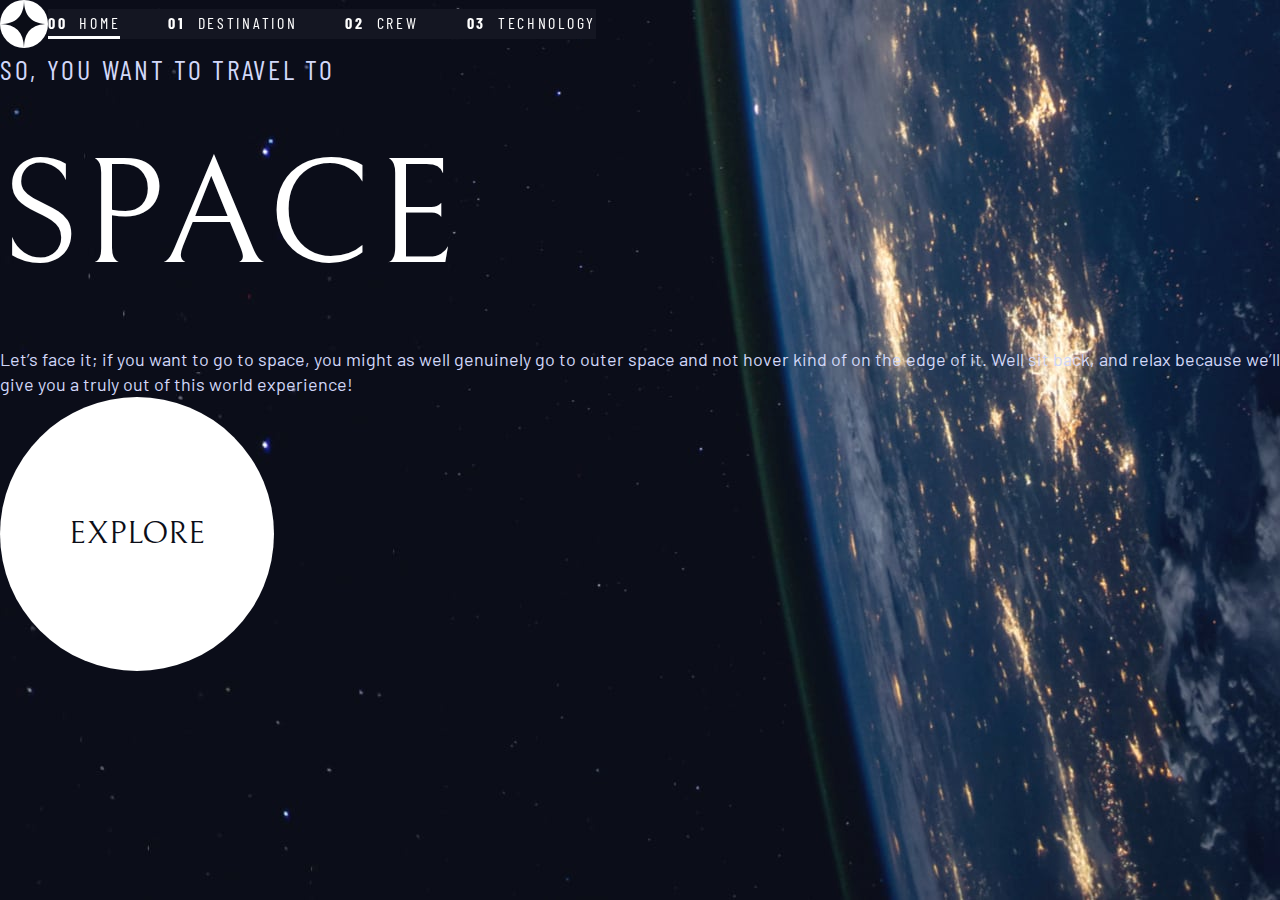
==== public/index.html @ 8b9f9928 "styled up navigation for mobile. Created JS file to handle functionality of slide in and out mobile " ====
<!DOCTYPE html>
<html lang="en">
	<head>
		<meta charset="UTF-8" />
    <meta name="author" content="Sean Ravenhill" />
		<meta name="viewport" content="width=device-width, initial-scale=1.0" />

    <link rel="icon" type="image/png" sizes="32x32" href="./assets/favicon-32x32.png" />

    <!-- Google Fonts -->
    <link rel="preconnect" href="https://fonts.googleapis.com" />
    <link rel="preconnect" href="https://fonts.gstatic.com" crossorigin />
    <link rel="stylesheet" href="https://fonts.googleapis.com/css2?family=Barlow&family=Barlow+Condensed&family=Bellefair&display=swap" />

		<!-- Custom Style Sheet -->
		<link rel="stylesheet" href="./styles/index.css" />

    <!-- Javascript Functionality -->
    <script src="./scripts/mobile-nav-toggle.js" defer></script>

		<title>Frontend Mentor | Space Tourism Website</title>
	</head>
	<body class="home">
		<header class="primary-header flex">
      <div>
        <img src="./assets/shared/logo.svg" alt="space tourism logo" class="logo">
      </div>
      <button class="mobile-nav-toggle" aria-controls="primary-navigation"><span class="sr-only" aria-expanded="false">Menu</span></button>
			<nav>
				<ul id="primary-navigation" data-visible="false" class="primary-navigation flex">
					<li class="active"><a class="ff-sans-cond fs-nav uppercase text-white letter-spacing-2" href="index.html"><span>00</span>Home</a>
          <li><a class="ff-sans-cond fs-nav uppercase text-white letter-spacing-2" href="destination.html"><span>01</span>Destination</a>
          <li><a class="ff-sans-cond fs-nav uppercase text-white letter-spacing-2" href="crew.html"><span>02</span>Crew</a>
          <li><a class="ff-sans-cond fs-nav uppercase text-white letter-spacing-2" href="technology.html"><span>03</span>Technology</a>
				</ul>
			</nav>
		</header>

		<main class="container">
      <div>
        <h1 class="ff-sans-cond fs-h5 text-accent letter-spacing-2 uppercase">
          So, you want to travel to<span class="block flow ff-serif fs-h1 text-white">Space</span>
        </h1>
        <p class="flow ff-sans-normal fs-body text-accent line-height-3">
          Let’s face it; if you want to go to space, you might as well genuinely go to
          outer space and not hover kind of on the edge of it. Well sit back, and
          relax because we’ll give you a truly out of this world experience!
        </p>
      </div>
      <div>
        <a href="#" class="large-btn uppercase ff-serif text-dark bg-white">Explore</a>
      </div>
		</main>
	</body>
</html>
---- public/styles/index.css ----
/* ------------------- */
/* Custom properties   */
/* ------------------- */

:root {
	/* Colors */
	--clr-dark: 230 35% 7%;
	--clr-light: 231 77% 90%;
	--clr-white: 0 0% 100%;

	/* Font-Sizes */
	--fs-h1: 9.375rem; /* 150px */
	--fs-h2: 6.25rem; /* 100px */
	--fs-h3: 3.5rem; /* 56px */
	--fs-h4: 2rem; /* 32px */
	--fs-h5: 1.75rem; /* 28px */
	--fs-sub-h1: 1.75rem; /* 28px */
	--fs-sub-h2: 0.875rem; /* 14px */
	--fs-nav: 1rem; /* 16px */
	--fs-body: 1.125rem; /* 18px */

	/* Letter Spacings */
	--fls-1: 4.75px;
	--fls-2: 2.7px;
	--fls-3: 2.35px;

	/* Font-Families */
	--ff-serif: "Bellefair", serif;
	--ff-sans-cond: "Barlow Condensed", sans-serif;
	--ff-sans-normal: "Barlow", sans-serif;
}

@media only screen and (max-width: 375px) {
	:root {
		--fs-h1: 5rem; /* 80px */
		--fs-h2: 3.5rem; /* 56px */
		--fs-h3: 1.5rem; /* 24px */
		--fs-h4: 1rem; /* 16px */
		--fs-h5: 1rem; /* 16px */
		--fs-body: 0.9375rem; /* 15px */
	}
}

@media only screen and (min-width: 376px) and (max-width: 810px) {
	:root {
		--fs-h2: 5rem; /* 80px */
		--fs-h3: 2.5rem; /* 40px */
		--fs-h4: 1.5rem; /* 24px */
		--fs-h5: 1.25rem; /* 20px */
		--fs-nav: 0.875rem; /* 14px */
		--fs-body: 1rem; /* 16px */
	}
}

/* ------------------- */
/* Reset               */
/* ------------------- */

/* My own modification of https://piccalil.li/blog/a-modern-css-reset/ */

/* Box sizing rules */
*,
*::before,
*::after {
	box-sizing: border-box;
}

/* Remove default margin */
body,
h1,
h2,
h3,
h4,
p,
figure,
blockquote,
dl,
dd {
	margin: 0;
}


h1,
h2,
h3,
h4,
h5,
h6,
p {
    font-weight: 400;
}

/* Remove list styles on ul, ol elements with a list role, which suggests default styling will be removed */
ul[role="list"],
ol[role="list"] {
	list-style: none;
}

/* Set core root defaults */
html:focus-within {
	scroll-behavior: smooth;
}

/* Set core body defaults */
body {
	font-family: var(--ff-sans-normal);
	font-size: var(--fs-body);
	color: hsl(var(--clr-white));
	background: hsl(var(--clr-dark));
	min-height: 100vh;
	text-rendering: optimizeSpeed;
	line-height: 1.5;
}

/* A elements that don't have a class get default styles */
a:not([class]) {
	text-decoration-skip-ink: auto;
}

/* Make images easier to work with */
img,
picture {
	max-width: 100%;
	display: block;
}

/* Inherit fonts for inputs and buttons */
input,
button,
textarea,
select {
	font: inherit;
}

/* Remove all animations, transitions and smooth scroll for people that prefer not to see them */
@media (prefers-reduced-motion: reduce) {
	html:focus-within {
		scroll-behavior: auto;
	}

	*,
	*::before,
	*::after {
		animation-duration: 0.01ms !important;
		animation-iteration-count: 1 !important;
		transition-duration: 0.01ms !important;
		scroll-behavior: auto !important;
	}
}

/* ------------------- */
/* Utility classes     */
/* ------------------- */

.flex {
	display: flex;
	/* gap: var(--gap, 1rem); */
}

.grid {
	display: grid;
	/* gap: var(--gap, 1rem); */
}

.block {
    display: block;
}

.container {
    margin-inline: auto;
}

.flow {
    margin-top: var(--margin-top, 16px);
}

/* hides content intented for screen readers */
.sr-only {
	position: absolute;
	width: 1px;
	height: 1px;
	padding: 0;
	margin: -1px;
	overflow: hidden;
	clip: rect(0, 0, 0, 0);
	white-space: nowrap; /* added line */
	border: 0;
}

/* colors */
.bg-dark {background-color: hsl(var(--clr-dark));}
.bg-accent {background-color: hsl(var(--clr-light));}
.bg-white {background-color: hsl(var(--clr-white));}

.text-dark {color: hsl(var(--clr-dark));}
.text-accent {color: hsl(var(--clr-light));}
.text-white {color: hsl(var(--clr-white));}

/* typography */
.ff-serif {font-family: var(--ff-serif);}
.ff-sans-cond {font-family: var(--ff-sans-cond);}
.ff-sans-normal {font-family: var(--ff-sans-normal);}

.letter-spacing-1 {letter-spacing: var(--fls-1);}
.letter-spacing-2 {letter-spacing: var(--fls-2);}
.letter-spacing-3 {letter-spacing: var(--fls-3);}

.uppercase {text-transform: uppercase;}

.fs-h1 {font-size: var(--fs-h1);}
.fs-h2 {font-size: var(--fs-h2);}
.fs-h3 {font-size: var(--fs-h3);}
.fs-h4 {font-size: var(--fs-h4);}
.fs-h5 {font-size: var(--fs-h5);}
.fs-sub-h1 {font-size: var(--fs-sub-h1);}
.fs-sub-h2 {font-size: var(--fs-sub-h2);}
.fs-nav {font-size: var(--fs-nav);}
.fs-body {font-size: var(--fs-body);}

/* .fs-h1,
.fs-h2,
.fs-h3,
.fs-h4 {
	line-height: 1.1;
} */

.line-height-1 {line-height: 32px;}
.line-height-2 {line-height: 28px;}
.line-height-3 {line-height: 25px;}

/* ------------------- */
/* Components          */
/* ------------------- */

/* large-btn */

.large-btn {
    display: inline-grid;
    justify-content: center;
    align-content: center;
    font-size: 2rem;
    text-decoration: none;
    width: 274px;
    height: 274px;
    border-radius: 50%;
    outline: 0px solid hsl( var(--clr-white) / .1);
    transition: outline 500ms ease-in-out;
}

.large-btn:hover,
.large-btn:focus {
    outline: 88px solid hsl( var(--clr-white) / .1);
}

/* large-btn specific Media Queries */

@media only screen and (max-width: 375px) {
    .large-btn {
        margin-top: 81px;
        font-size: 1.25rem;
        width: 150px;
        height: 150px;
    }
    
    .large-btn:hover,
    .large-btn:focus {
        outline: 48px solid hsl( var(--clr-white) / .1);
    }
}

@media only screen and (min-width: 376px) and (max-width: 810px) {
	.large-btn {
        margin-top: 156px;
        width: 242px;
        height: 242px;
    }
    
    .large-btn:hover,
    .large-btn:focus {
        outline: 78px solid hsl( var(--clr-white) / .1);
    }
}

/* primary-header and primary-navigation */

.primary-header {
    /* border: 1px solid red; */
    align-items: center ;
    margin-inline: auto;
}

.logo {
    width: 48px;
    height: 48px;
}

.primary-navigation {
    gap: 48px;
    list-style: none;
    padding: 0;
    margin: 0;
    background: hsl( var(--clr-dark) / .95);
}

.mobile-nav-toggle {
    display: none;
}

.primary-navigation a {
    text-decoration: none;
}

@supports (backdrop-filter: blur(82px)) {
    .primary-navigation {
        background: hsl( var(--clr-white) / .04);
        backdrop-filter: blur(82px);
    }
}

.primary-navigation a > span {
    font-weight: 700;
    margin-right: 12px;
}

.primary-navigation > li {
    cursor: pointer;
    border-bottom: 3px solid hsl( var(--clr-white) / 0 );
}

.primary-navigation > li:hover,
.primary-navigation > li:focus {
    border-color: hsl( var(--clr-white) / .5);
}

.primary-navigation > li.active {
    border-color: hsl( var(--clr-white) / 1); 
}

@media only screen and (max-width: 375px) {
    .primary-header {
        padding-inline: 24px;
        margin-top: 24px;
        margin-inline: auto;
        justify-content: space-between;
    }

    .logo {
        width: 40px;
        height: 40px
    }

    .primary-navigation {
        gap: 0;
        position: fixed;
        z-index: 1000;
        flex-direction: column;
        inset: 0 0 0 121px;
        transform: translateX(100%);
        transition: transform 500ms ease-in-out;
    }

    .primary-navigation[data-visible="true"] {
        transform: translateX(0);
    }

    .mobile-nav-toggle {
        display: block;
        order: 3;
        z-index: 2000;
        background: transparent;
        background-image: url(../assets/shared/icon-hamburger.svg);
        background-repeat: no-repeat;
        width: 24px;
        height: 21px;
        border: 0;
        cursor: pointer;
    }

    .primary-navigation > :first-child {
        margin-top: 118px;
    }

    .primary-navigation > * {
        margin-left: 32px;
    }

    .primary-navigation > li {
        cursor: pointer;
        line-height: 41px;
        margin-bottom: 2px;
        border-bottom: 0;
        border-right: 4px solid hsl( var(--clr-white) / 0 );
    }
    
    .primary-navigation > li:hover,
    .primary-navigation > li:focus {
        border-color: hsl( var(--clr-white) / .5);
    }
    
    .primary-navigation > li.active {
        border-color: hsl( var(--clr-white) / 1); 
    }

}

@media only screen and (min-width: 376px) and (max-width: 810px) {

}

/* ------------------- */
/* Layout              */
/* ------------------- */

/* Home */
.home {
    background-image: url(../assets/home/background-home-desktop.jpg);
    background-repeat: no-repeat;
    background-size: cover;
    background-position: center center;
}

/* ------------------- */
/* Media Queries       */
/* ------------------- */
@media only screen and (max-width: 375px) {
    .container {
        margin-top: 48px;
        padding-inline: 24px;
        text-align: center;
    }

	.home {
        background-image: url(../assets/home/background-home-mobile.jpg);
        background-position: center bottom;
    }
}

@media only screen and (min-width: 376px) and (max-width: 810px) {
	.home {
        background-image: url(../assets/home/background-home-tablet.jpg);
        background-position: center bottom;
    }
}
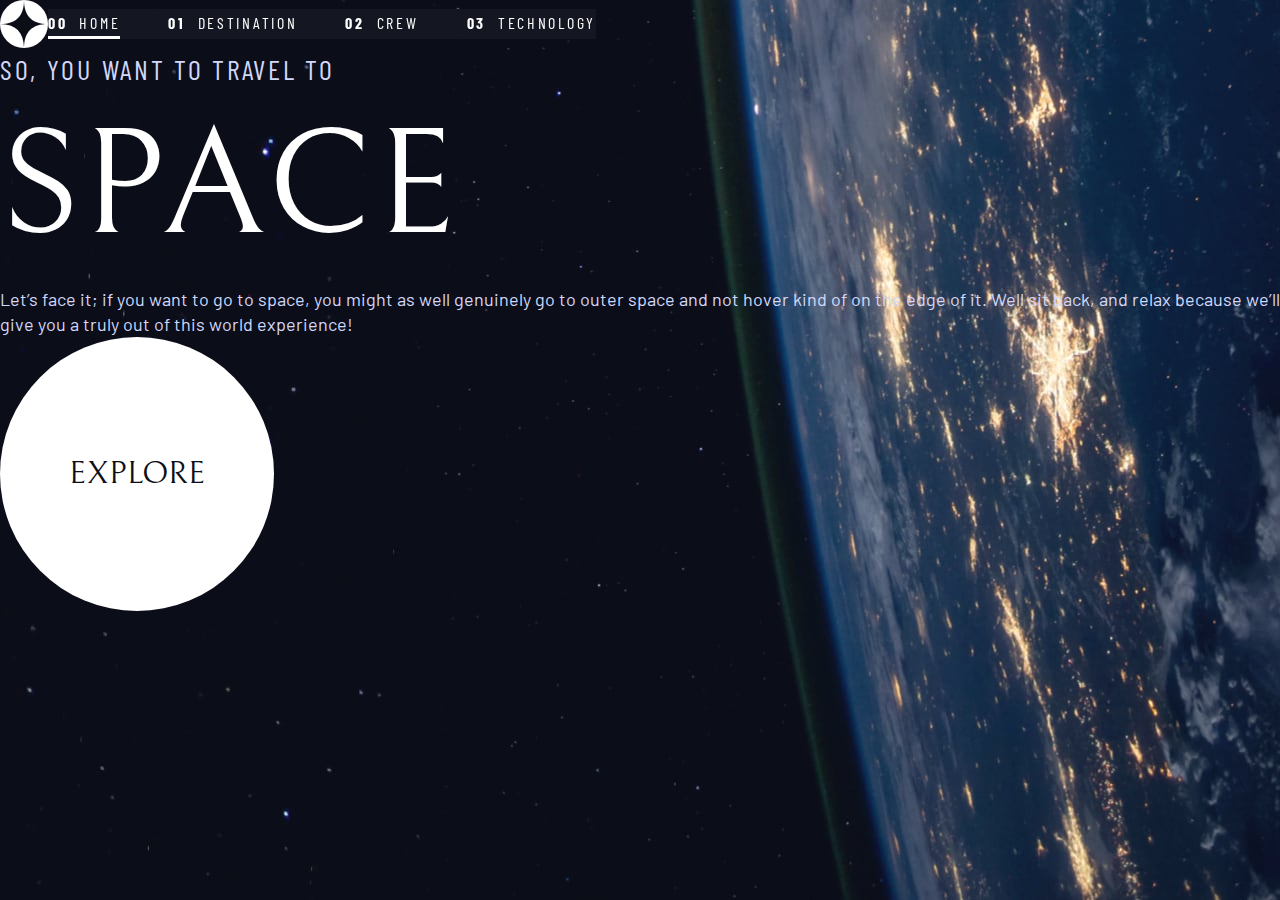
==== commit e07322b8: "styled up nav for tablet sizes." ====
--- a/public/index.html
+++ b/public/index.html
@@ -2,54 +2,97 @@
 <html lang="en">
 	<head>
 		<meta charset="UTF-8" />
-    <meta name="author" content="Sean Ravenhill" />
+		<meta name="author" content="Sean Ravenhill" />
 		<meta name="viewport" content="width=device-width, initial-scale=1.0" />
 
-    <link rel="icon" type="image/png" sizes="32x32" href="./assets/favicon-32x32.png" />
+		<link
+			rel="icon"
+			type="image/png"
+			sizes="32x32"
+			href="./assets/favicon-32x32.png"
+		/>
 
-    <!-- Google Fonts -->
-    <link rel="preconnect" href="https://fonts.googleapis.com" />
-    <link rel="preconnect" href="https://fonts.gstatic.com" crossorigin />
-    <link rel="stylesheet" href="https://fonts.googleapis.com/css2?family=Barlow&family=Barlow+Condensed&family=Bellefair&display=swap" />
+		<!-- Google Fonts -->
+		<link rel="preconnect" href="https://fonts.googleapis.com" />
+		<link rel="preconnect" href="https://fonts.gstatic.com" crossorigin />
+		<link
+			rel="stylesheet"
+			href="https://fonts.googleapis.com/css2?family=Barlow&family=Barlow+Condensed&family=Bellefair&display=swap"
+		/>
 
 		<!-- Custom Style Sheet -->
 		<link rel="stylesheet" href="./styles/index.css" />
 
-    <!-- Javascript Functionality -->
-    <script src="./scripts/mobile-nav-toggle.js" defer></script>
+		<!-- Javascript Functionality -->
+		<script src="./scripts/mobile-nav-toggle.js" defer></script>
+		<script src="./scripts/orphan-fix.js" defer></script>
 
 		<title>Frontend Mentor | Space Tourism Website</title>
 	</head>
 	<body class="home">
 		<header class="primary-header flex">
-      <div>
-        <img src="./assets/shared/logo.svg" alt="space tourism logo" class="logo">
-      </div>
-      <button class="mobile-nav-toggle" aria-controls="primary-navigation"><span class="sr-only" aria-expanded="false">Menu</span></button>
+			<div>
+				<img src="./assets/shared/logo.svg" alt="space tourism logo" class="logo" />
+			</div>
+			<button class="mobile-nav-toggle" aria-controls="primary-navigation">
+				<span class="sr-only" aria-expanded="false">Menu</span>
+			</button>
 			<nav>
-				<ul id="primary-navigation" data-visible="false" class="primary-navigation flex">
-					<li class="active"><a class="ff-sans-cond fs-nav uppercase text-white letter-spacing-2" href="index.html"><span>00</span>Home</a>
-          <li><a class="ff-sans-cond fs-nav uppercase text-white letter-spacing-2" href="destination.html"><span>01</span>Destination</a>
-          <li><a class="ff-sans-cond fs-nav uppercase text-white letter-spacing-2" href="crew.html"><span>02</span>Crew</a>
-          <li><a class="ff-sans-cond fs-nav uppercase text-white letter-spacing-2" href="technology.html"><span>03</span>Technology</a>
+				<ul
+					id="primary-navigation"
+					data-visible="false"
+					class="primary-navigation flex"
+				>
+					<li class="active">
+						<a
+							class="ff-sans-cond fs-nav uppercase text-white letter-spacing-2"
+							href="index.html"
+							><span>00</span>Home</a
+						>
+					</li>
+					<li>
+						<a
+							class="ff-sans-cond fs-nav uppercase text-white letter-spacing-2"
+							href="destination.html"
+							><span>01</span>Destination</a
+						>
+					</li>
+					<li>
+						<a
+							class="ff-sans-cond fs-nav uppercase text-white letter-spacing-2"
+							href="crew.html"
+							><span>02</span>Crew</a
+						>
+					</li>
+					<li>
+						<a
+							class="ff-sans-cond fs-nav uppercase text-white letter-spacing-2"
+							href="technology.html"
+							><span>03</span>Technology</a
+						>
+					</li>
 				</ul>
 			</nav>
 		</header>
 
 		<main class="container">
-      <div>
-        <h1 class="ff-sans-cond fs-h5 text-accent letter-spacing-2 uppercase">
-          So, you want to travel to<span class="block flow ff-serif fs-h1 text-white">Space</span>
-        </h1>
-        <p class="flow ff-sans-normal fs-body text-accent line-height-3">
-          Let’s face it; if you want to go to space, you might as well genuinely go to
-          outer space and not hover kind of on the edge of it. Well sit back, and
-          relax because we’ll give you a truly out of this world experience!
-        </p>
-      </div>
-      <div>
-        <a href="#" class="large-btn uppercase ff-serif text-dark bg-white">Explore</a>
-      </div>
+			<div>
+				<h1 class="ff-sans-cond fs-h5 text-accent letter-spacing-2 uppercase">
+					So, you want to travel to<span class="block flow ff-serif fs-h1 text-white"
+						>Space</span
+					>
+				</h1>
+				<p class="adopt flow ff-sans-normal fs-body text-accent line-height-3">
+					Let’s face it; if you want to go to space, you might as well genuinely go
+					to outer space and not hover kind of on the edge of it. Well sit back, and
+					relax because we’ll give you a truly out of this world experience!
+				</p>
+			</div>
+			<div>
+				<a href="#" class="large-btn uppercase ff-serif text-dark bg-white"
+					>Explore</a
+				>
+			</div>
 		</main>
 	</body>
 </html>
--- a/public/styles/index.css
+++ b/public/styles/index.css
@@ -30,7 +30,7 @@
 	--ff-sans-normal: "Barlow", sans-serif;
 }
 
-@media only screen and (max-width: 375px) {
+@media only screen and (max-width: 570px) {
 	:root {
 		--fs-h1: 5rem; /* 80px */
 		--fs-h2: 3.5rem; /* 56px */
@@ -41,7 +41,7 @@
 	}
 }
 
-@media only screen and (min-width: 376px) and (max-width: 810px) {
+@media only screen and (min-width: 570px) and (max-width: 810px) {
 	:root {
 		--fs-h2: 5rem; /* 80px */
 		--fs-h3: 2.5rem; /* 40px */
@@ -56,7 +56,7 @@
 /* Reset               */
 /* ------------------- */
 
-/* My own modification of https://piccalil.li/blog/a-modern-css-reset/ */
+/* Sean Ravenhill modification of https://piccalil.li/blog/a-modern-css-reset/ */
 
 /* Box sizing rules */
 *,
@@ -79,7 +79,7 @@
 	margin: 0;
 }
 
-
+/* Set all headers and paragraphs to regular font weight by default */
 h1,
 h2,
 h3,
@@ -151,15 +151,12 @@
 /* ------------------- */
 /* Utility classes     */
 /* ------------------- */
-
 .flex {
 	display: flex;
-	/* gap: var(--gap, 1rem); */
 }
 
 .grid {
 	display: grid;
-	/* gap: var(--gap, 1rem); */
 }
 
 .block {
@@ -173,6 +170,11 @@
 .flow {
     margin-top: var(--margin-top, 16px);
 }
+
+/* .ch-width {
+    min-width: 30ch;
+    max-width: 50ch;
+} */
 
 /* hides content intented for screen readers */
 .sr-only {
@@ -217,12 +219,12 @@
 .fs-nav {font-size: var(--fs-nav);}
 .fs-body {font-size: var(--fs-body);}
 
-/* .fs-h1,
+.fs-h1,
 .fs-h2,
 .fs-h3,
 .fs-h4 {
 	line-height: 1.1;
-} */
+}
 
 .line-height-1 {line-height: 32px;}
 .line-height-2 {line-height: 28px;}
@@ -233,7 +235,6 @@
 /* ------------------- */
 
 /* large-btn */
-
 .large-btn {
     display: inline-grid;
     justify-content: center;
@@ -253,8 +254,7 @@
 }
 
 /* large-btn specific Media Queries */
-
-@media only screen and (max-width: 375px) {
+@media only screen and (max-width: 570px) {
     .large-btn {
         margin-top: 81px;
         font-size: 1.25rem;
@@ -268,7 +268,7 @@
     }
 }
 
-@media only screen and (min-width: 376px) and (max-width: 810px) {
+@media only screen and (min-width: 571px) and (max-width: 810px) {
 	.large-btn {
         margin-top: 156px;
         width: 242px;
@@ -282,9 +282,7 @@
 }
 
 /* primary-header and primary-navigation */
-
 .primary-header {
-    /* border: 1px solid red; */
     align-items: center ;
     margin-inline: auto;
 }
@@ -336,7 +334,8 @@
     border-color: hsl( var(--clr-white) / 1); 
 }
 
-@media only screen and (max-width: 375px) {
+/* primary-header and primary-navigation specific  */
+@media only screen and (max-width: 570px) {
     .primary-header {
         padding-inline: 24px;
         margin-top: 24px;
@@ -370,10 +369,16 @@
         background: transparent;
         background-image: url(../assets/shared/icon-hamburger.svg);
         background-repeat: no-repeat;
+        background-position: center center;
         width: 24px;
         height: 21px;
         border: 0;
         cursor: pointer;
+    }
+
+    .mobile-nav-toggle:focus-visible {
+        outline: 3px solid hsl(var(--clr-white));
+        outline-offset: 5px;
     }
 
     .primary-navigation > :first-child {
@@ -400,11 +405,36 @@
     .primary-navigation > li.active {
         border-color: hsl( var(--clr-white) / 1); 
     }
-
-}
-
-@media only screen and (min-width: 376px) and (max-width: 810px) {
-
+}
+
+@media only screen and (min-width: 571px) and (max-width: 810px) {
+    .primary-header {
+        justify-content: space-between;
+        align-items: center;
+        padding-left: 39px;
+    }
+    .primary-navigation {
+        gap: 37px;
+        padding: 35px 48px 0 48px;
+    }
+    .primary-navigation span {
+        display: none;
+    }
+
+    .primary-navigation > li {
+        cursor: pointer;
+        padding-bottom: 34px;
+        border-bottom: 3px solid hsl( var(--clr-white) / 0 );
+    }
+    
+    .primary-navigation > li:hover,
+    .primary-navigation > li:focus {
+        border-color: hsl( var(--clr-white) / .5);
+    }
+    
+    .primary-navigation > li.active {
+        border-color: hsl( var(--clr-white) / 1); 
+    }
 }
 
 /* ------------------- */
@@ -419,11 +449,12 @@
     background-position: center center;
 }
 
-/* ------------------- */
-/* Media Queries       */
-/* ------------------- */
-@media only screen and (max-width: 375px) {
+/* Home specific Media Queries */
+@media only screen and (max-width: 570px) {
     .container {
+        display: flex;
+        flex-direction: column;
+        align-items: center;
         margin-top: 48px;
         padding-inline: 24px;
         text-align: center;
@@ -435,7 +466,20 @@
     }
 }
 
-@media only screen and (min-width: 376px) and (max-width: 810px) {
+@media only screen and (min-width: 571px) and (max-width: 810px) {
+    .container {
+        display: flex;
+        flex-direction: column;
+        align-items: center;
+        margin-top: 106px;
+        padding-inline: 159px;
+        text-align: center;
+    }
+
+    .flow {
+        --margin-top: 24px;
+    }
+
 	.home {
         background-image: url(../assets/home/background-home-tablet.jpg);
         background-position: center bottom;
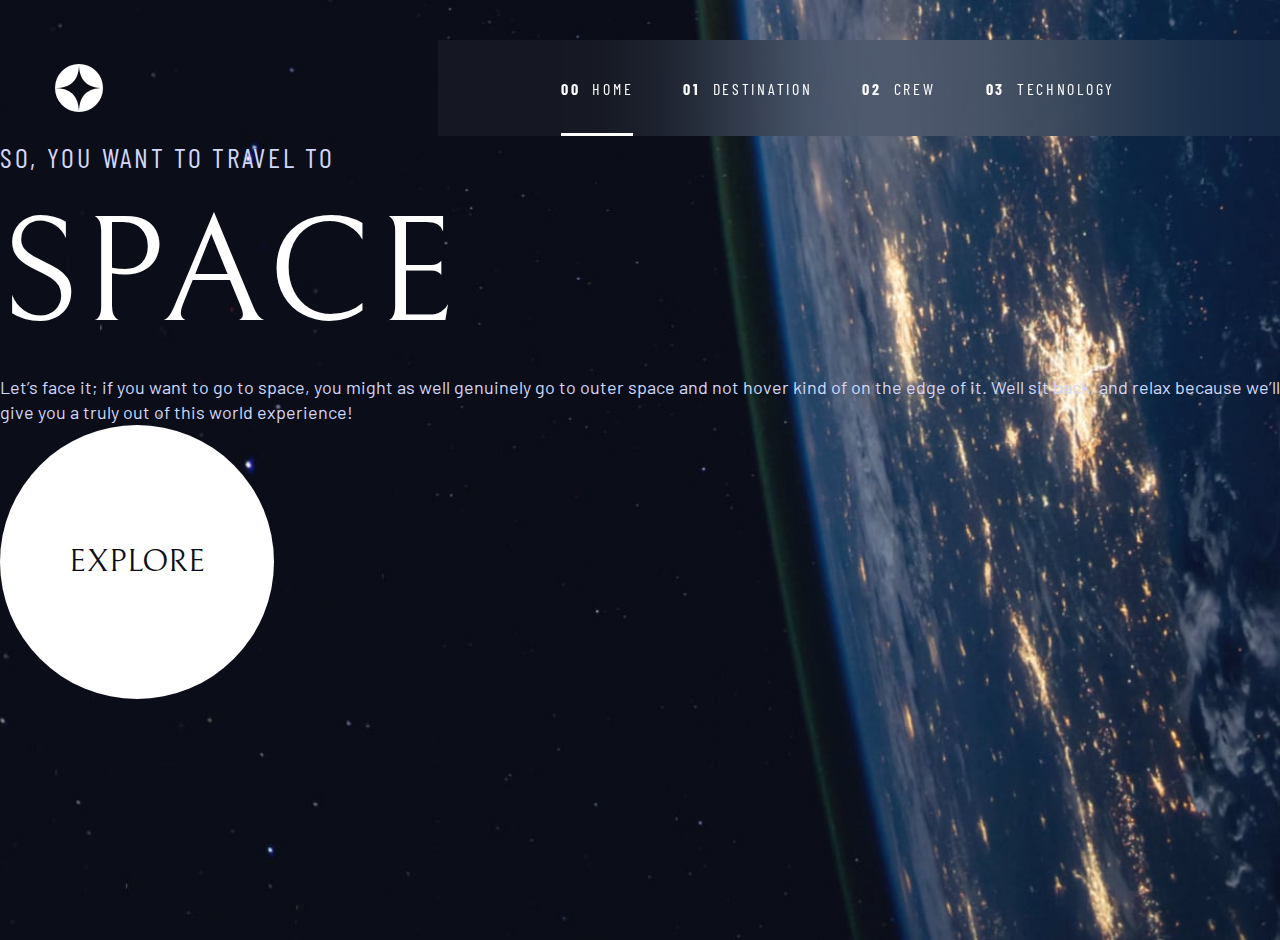
==== commit b09f0ff4: "making a commit here, need to get desktop nav responsive and in the process I'm breaking the nav on " ====
--- a/public/index.html
+++ b/public/index.html
@@ -29,6 +29,7 @@
 
 		<title>Frontend Mentor | Space Tourism Website</title>
 	</head>
+  
 	<body class="home">
 		<header class="primary-header flex">
 			<div>
@@ -38,38 +39,18 @@
 				<span class="sr-only" aria-expanded="false">Menu</span>
 			</button>
 			<nav>
-				<ul
-					id="primary-navigation"
-					data-visible="false"
-					class="primary-navigation flex"
-				>
+				<ul id="primary-navigation" data-visible="false" class="primary-navigation flex">
 					<li class="active">
-						<a
-							class="ff-sans-cond fs-nav uppercase text-white letter-spacing-2"
-							href="index.html"
-							><span>00</span>Home</a
-						>
+            <a class="ff-sans-cond fs-nav uppercase text-white letter-spacing-2" href="index.html"><span>00</span>Home</a>
+          </li>
+					<li>
+						<a class="ff-sans-cond fs-nav uppercase text-white letter-spacing-2" href="destination.html"><span>01</span>Destination</a>
 					</li>
 					<li>
-						<a
-							class="ff-sans-cond fs-nav uppercase text-white letter-spacing-2"
-							href="destination.html"
-							><span>01</span>Destination</a
-						>
+            <a class="ff-sans-cond fs-nav uppercase text-white letter-spacing-2" href="crew.html"><span>02</span>Crew</a>
 					</li>
 					<li>
-						<a
-							class="ff-sans-cond fs-nav uppercase text-white letter-spacing-2"
-							href="crew.html"
-							><span>02</span>Crew</a
-						>
-					</li>
-					<li>
-						<a
-							class="ff-sans-cond fs-nav uppercase text-white letter-spacing-2"
-							href="technology.html"
-							><span>03</span>Technology</a
-						>
+            <a class="ff-sans-cond fs-nav uppercase text-white letter-spacing-2" href="technology.html"><span>03</span>Technology</a>
 					</li>
 				</ul>
 			</nav>
@@ -78,9 +59,7 @@
 		<main class="container">
 			<div>
 				<h1 class="ff-sans-cond fs-h5 text-accent letter-spacing-2 uppercase">
-					So, you want to travel to<span class="block flow ff-serif fs-h1 text-white"
-						>Space</span
-					>
+					So, you want to travel to<span class="block flow ff-serif fs-h1 text-white">Space</span>
 				</h1>
 				<p class="adopt flow ff-sans-normal fs-body text-accent line-height-3">
 					Let’s face it; if you want to go to space, you might as well genuinely go
@@ -89,10 +68,9 @@
 				</p>
 			</div>
 			<div>
-				<a href="#" class="large-btn uppercase ff-serif text-dark bg-white"
-					>Explore</a
-				>
+				<a href="#" class="large-btn uppercase ff-serif text-dark bg-white">Explore</a>
 			</div>
 		</main>
 	</body>
+  
 </html>
--- a/public/styles/index.css
+++ b/public/styles/index.css
@@ -151,25 +151,15 @@
 /* ------------------- */
 /* Utility classes     */
 /* ------------------- */
-.flex {
-	display: flex;
-}
-
-.grid {
-	display: grid;
-}
-
-.block {
-    display: block;
-}
-
-.container {
-    margin-inline: auto;
-}
-
-.flow {
-    margin-top: var(--margin-top, 16px);
-}
+.flex { display: flex; }
+
+.grid { display: grid; }
+
+.block { display: block; }
+
+.container { margin-inline: auto; }
+
+.flow { margin-top: var(--margin-top, 16px); }
 
 /* .ch-width {
     min-width: 30ch;
@@ -284,7 +274,8 @@
 /* primary-header and primary-navigation */
 .primary-header {
     align-items: center ;
-    margin-inline: auto;
+    margin: 40px 0 0 55px;
+    justify-content: space-between;
 }
 
 .logo {
@@ -293,11 +284,12 @@
 }
 
 .primary-navigation {
-    gap: 48px;
+    gap: 50px;
     list-style: none;
-    padding: 0;
+    padding: 34.5px 165px 0 123px;
     margin: 0;
     background: hsl( var(--clr-dark) / .95);
+    background: lightskyblue;
 }
 
 .mobile-nav-toggle {
@@ -322,6 +314,7 @@
 
 .primary-navigation > li {
     cursor: pointer;
+    padding-bottom: 31.5px;
     border-bottom: 3px solid hsl( var(--clr-white) / 0 );
 }
 
@@ -337,9 +330,7 @@
 /* primary-header and primary-navigation specific  */
 @media only screen and (max-width: 570px) {
     .primary-header {
-        padding-inline: 24px;
-        margin-top: 24px;
-        margin-inline: auto;
+        margin: 24px 24px 0 24px;
         justify-content: space-between;
     }
 
@@ -350,6 +341,8 @@
 
     .primary-navigation {
         gap: 0;
+        padding: 0;
+        margin: 0;
         position: fixed;
         z-index: 1000;
         flex-direction: column;
@@ -392,6 +385,7 @@
     .primary-navigation > li {
         cursor: pointer;
         line-height: 41px;
+        padding: 0;
         margin-bottom: 2px;
         border-bottom: 0;
         border-right: 4px solid hsl( var(--clr-white) / 0 );
@@ -411,12 +405,14 @@
     .primary-header {
         justify-content: space-between;
         align-items: center;
-        padding-left: 39px;
-    }
+        margin: 0 0 0 39px;
+    }
+
     .primary-navigation {
         gap: 37px;
         padding: 35px 48px 0 48px;
     }
+
     .primary-navigation span {
         display: none;
     }
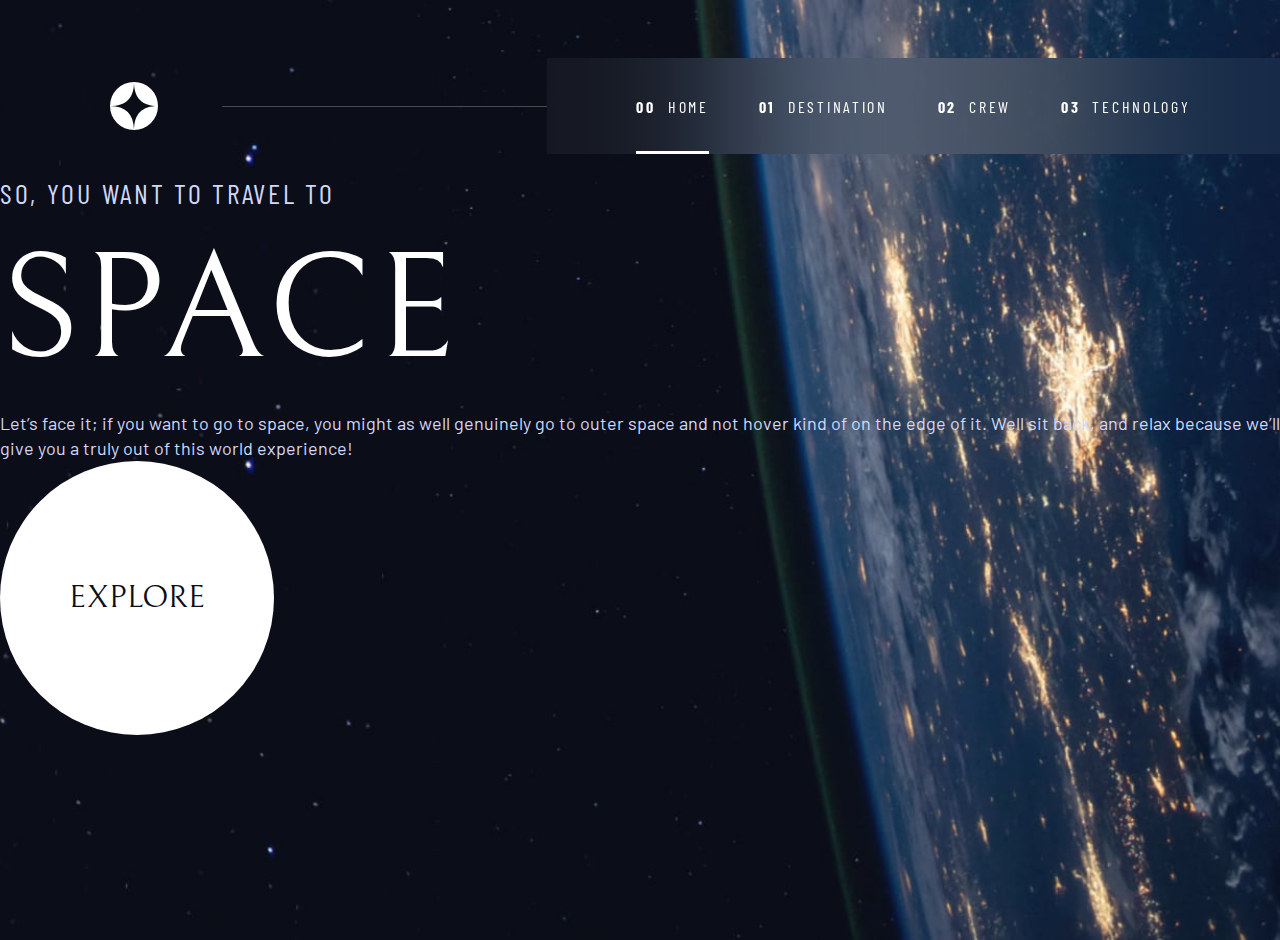
==== commit 95c92050: "Navigation across Desktop, Tablet and Mobile completed." ====
--- a/public/index.html
+++ b/public/index.html
@@ -72,5 +72,5 @@
 			</div>
 		</main>
 	</body>
-  
+
 </html>
--- a/public/styles/index.css
+++ b/public/styles/index.css
@@ -96,6 +96,11 @@
 	list-style: none;
 }
 
+ul,
+ol {
+	padding: 0;
+}
+
 /* Set core root defaults */
 html:focus-within {
 	scroll-behavior: smooth;
@@ -274,8 +279,6 @@
 /* primary-header and primary-navigation */
 .primary-header {
     align-items: center ;
-    margin: 40px 0 0 55px;
-    justify-content: space-between;
 }
 
 .logo {
@@ -286,10 +289,7 @@
 .primary-navigation {
     gap: 50px;
     list-style: none;
-    padding: 34.5px 165px 0 123px;
-    margin: 0;
     background: hsl( var(--clr-dark) / .95);
-    background: lightskyblue;
 }
 
 .mobile-nav-toggle {
@@ -341,7 +341,6 @@
 
     .primary-navigation {
         gap: 0;
-        padding: 0;
         margin: 0;
         position: fixed;
         z-index: 1000;
@@ -410,6 +409,7 @@
 
     .primary-navigation {
         gap: 37px;
+        margin: 0;
         padding: 35px 48px 0 48px;
     }
 
@@ -430,6 +430,42 @@
     
     .primary-navigation > li.active {
         border-color: hsl( var(--clr-white) / 1); 
+    }
+}
+
+@media only screen and (min-width: 811px) {
+    .primary-header {
+        margin: 40px 0 0 55px;
+        justify-content: space-between;
+    }
+
+    .primary-header::after {
+        content: '';
+        display: block;
+        position: relative;
+        height: 1px;
+        width: 100%;
+        margin-right: -30px;
+        background: hsl( var(--clr-white) / .25);
+        order: 1;
+    }
+    
+    nav {
+       order: 2;
+    }
+
+    .logo {
+        margin-left: 55px;
+        margin-right: calc(64px + 48px);
+    } 
+
+    .primary-navigation {
+        padding-top: 34.5px;
+        padding-inline: clamp(10px, 7vw, 123px);
+    }
+
+    .primary-navigation > li {
+        padding-bottom: 31.5px;
     }
 }
 
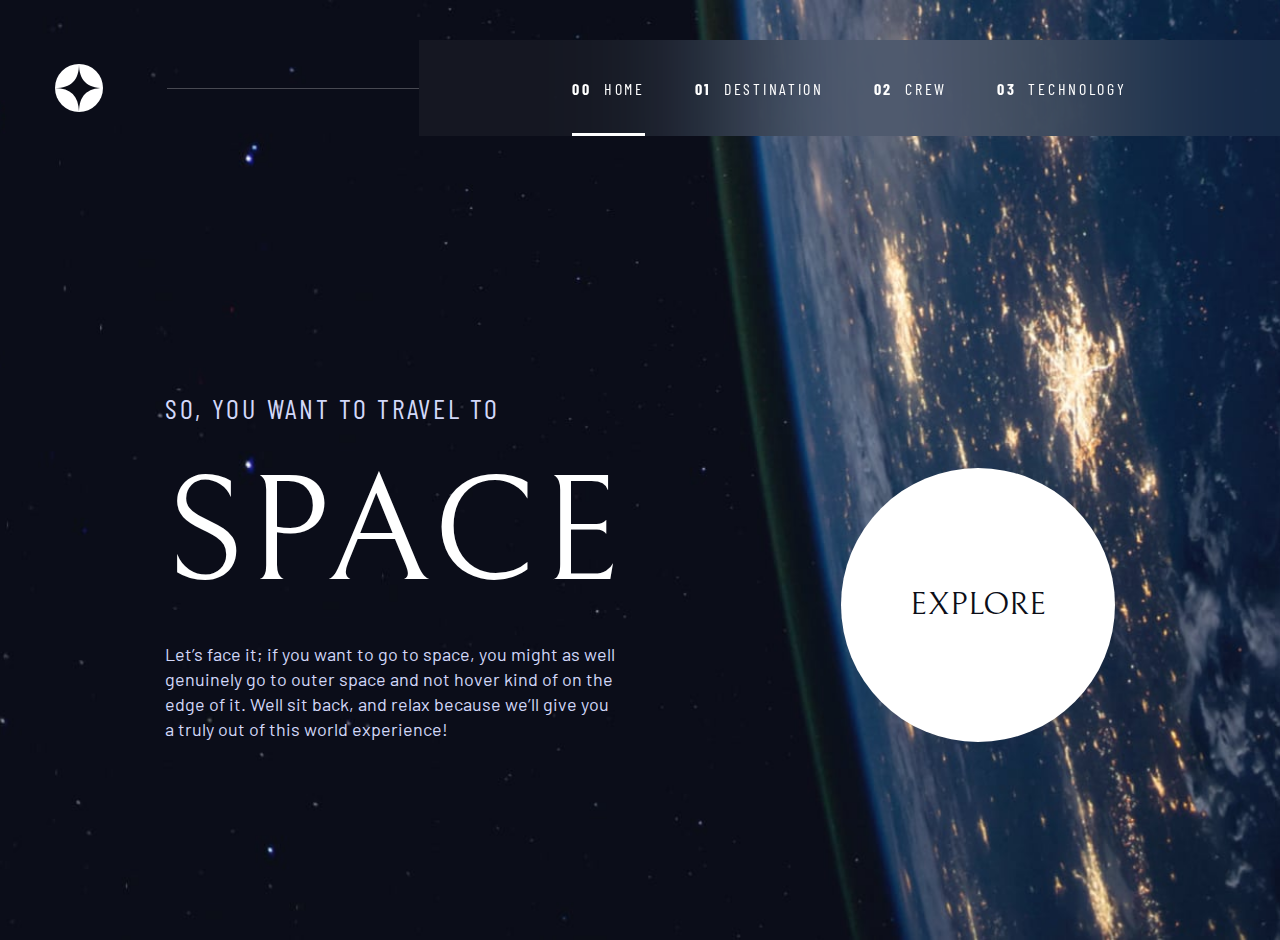
==== commit 525d7ee2: "cleaned up CSS and implmented homepage design on desktop dimensions." ====
--- a/public/index.html
+++ b/public/index.html
@@ -56,7 +56,7 @@
 			</nav>
 		</header>
 
-		<main class="container">
+		<main class="container flex">
 			<div>
 				<h1 class="ff-sans-cond fs-h5 text-accent letter-spacing-2 uppercase">
 					So, you want to travel to<span class="block flow ff-serif fs-h1 text-white">Space</span>
--- a/public/styles/index.css
+++ b/public/styles/index.css
@@ -96,9 +96,11 @@
 	list-style: none;
 }
 
+/* Removes default 40px padding-left and 18px margin top and bottom on lists */
 ul,
 ol {
 	padding: 0;
+    margin: 0;
 }
 
 /* Set core root defaults */
@@ -165,11 +167,6 @@
 .container { margin-inline: auto; }
 
 .flow { margin-top: var(--margin-top, 16px); }
-
-/* .ch-width {
-    min-width: 30ch;
-    max-width: 50ch;
-} */
 
 /* hides content intented for screen readers */
 .sr-only {
@@ -290,6 +287,7 @@
     gap: 50px;
     list-style: none;
     background: hsl( var(--clr-dark) / .95);
+    background: hsl( var(--clr-white) / .04);
 }
 
 .mobile-nav-toggle {
@@ -314,7 +312,6 @@
 
 .primary-navigation > li {
     cursor: pointer;
-    padding-bottom: 31.5px;
     border-bottom: 3px solid hsl( var(--clr-white) / 0 );
 }
 
@@ -327,7 +324,7 @@
     border-color: hsl( var(--clr-white) / 1); 
 }
 
-/* primary-header and primary-navigation specific  */
+/* primary-header and primary-navigation specific Media Queries  */
 @media only screen and (max-width: 570px) {
     .primary-header {
         margin: 24px 24px 0 24px;
@@ -435,7 +432,7 @@
 
 @media only screen and (min-width: 811px) {
     .primary-header {
-        margin: 40px 0 0 55px;
+        margin: 40px 0 0 0;
         justify-content: space-between;
     }
 
@@ -461,7 +458,7 @@
 
     .primary-navigation {
         padding-top: 34.5px;
-        padding-inline: clamp(10px, 7vw, 123px);
+        padding-inline: clamp(10px, 12vw, 165px);
     }
 
     .primary-navigation > li {
@@ -484,7 +481,6 @@
 /* Home specific Media Queries */
 @media only screen and (max-width: 570px) {
     .container {
-        display: flex;
         flex-direction: column;
         align-items: center;
         margin-top: 48px;
@@ -500,7 +496,6 @@
 
 @media only screen and (min-width: 571px) and (max-width: 810px) {
     .container {
-        display: flex;
         flex-direction: column;
         align-items: center;
         margin-top: 106px;
@@ -516,4 +511,23 @@
         background-image: url(../assets/home/background-home-tablet.jpg);
         background-position: center bottom;
     }
+}
+
+@media only screen and (min-width: 811px) {
+    .container {
+        flex-direction: row;
+        justify-content: space-between;
+        align-items: flex-end;
+        margin-top: 251px;
+        padding-inline: 165px;
+    }
+
+    .container p {
+        width: 45ch;
+    }
+
+    .flow {
+        --margin-top: 24px;
+    }
+
 }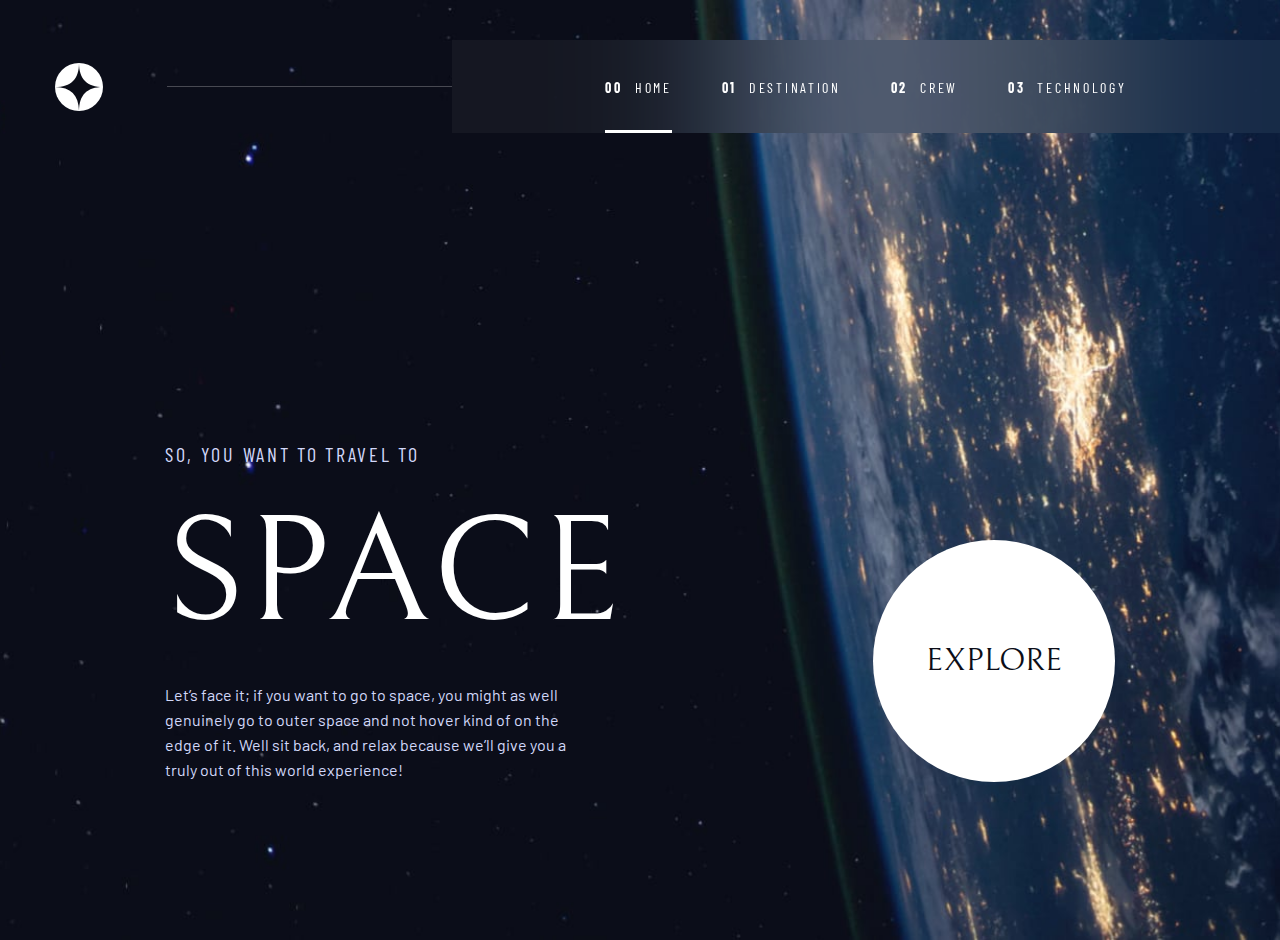
==== commit b63ca9b1: "Responsive break points refactored to be at more efficient dimensions." ====
--- a/public/index.html
+++ b/public/index.html
@@ -5,20 +5,12 @@
 		<meta name="author" content="Sean Ravenhill" />
 		<meta name="viewport" content="width=device-width, initial-scale=1.0" />
 
-		<link
-			rel="icon"
-			type="image/png"
-			sizes="32x32"
-			href="./assets/favicon-32x32.png"
-		/>
+		<link rel="icon" type="image/png" sizes="32x32" href="./assets/favicon-32x32.png"/>
 
 		<!-- Google Fonts -->
 		<link rel="preconnect" href="https://fonts.googleapis.com" />
 		<link rel="preconnect" href="https://fonts.gstatic.com" crossorigin />
-		<link
-			rel="stylesheet"
-			href="https://fonts.googleapis.com/css2?family=Barlow&family=Barlow+Condensed&family=Bellefair&display=swap"
-		/>
+		<link rel="stylesheet" href="https://fonts.googleapis.com/css2?family=Barlow&family=Barlow+Condensed&family=Bellefair&display=swap" />
 
 		<!-- Custom Style Sheet -->
 		<link rel="stylesheet" href="./styles/index.css" />
@@ -29,34 +21,40 @@
 
 		<title>Frontend Mentor | Space Tourism Website</title>
 	</head>
-  
+
 	<body class="home">
+
 		<header class="primary-header flex">
+
 			<div>
 				<img src="./assets/shared/logo.svg" alt="space tourism logo" class="logo" />
 			</div>
+
 			<button class="mobile-nav-toggle" aria-controls="primary-navigation">
 				<span class="sr-only" aria-expanded="false">Menu</span>
 			</button>
+
 			<nav>
 				<ul id="primary-navigation" data-visible="false" class="primary-navigation flex">
 					<li class="active">
-            <a class="ff-sans-cond fs-nav uppercase text-white letter-spacing-2" href="index.html"><span>00</span>Home</a>
-          </li>
+						<a class="ff-sans-cond fs-nav uppercase text-white letter-spacing-2" href="index.html"><span>00</span>Home</a>
+					</li>
 					<li>
 						<a class="ff-sans-cond fs-nav uppercase text-white letter-spacing-2" href="destination.html"><span>01</span>Destination</a>
 					</li>
 					<li>
-            <a class="ff-sans-cond fs-nav uppercase text-white letter-spacing-2" href="crew.html"><span>02</span>Crew</a>
+						<a class="ff-sans-cond fs-nav uppercase text-white letter-spacing-2" href="crew.html"><span>02</span>Crew</a>
 					</li>
 					<li>
-            <a class="ff-sans-cond fs-nav uppercase text-white letter-spacing-2" href="technology.html"><span>03</span>Technology</a>
+						<a class="ff-sans-cond fs-nav uppercase text-white letter-spacing-2" href="technology.html"><span>03</span>Technology</a>
 					</li>
 				</ul>
 			</nav>
+
 		</header>
 
 		<main class="container flex">
+
 			<div>
 				<h1 class="ff-sans-cond fs-h5 text-accent letter-spacing-2 uppercase">
 					So, you want to travel to<span class="block flow ff-serif fs-h1 text-white">Space</span>
@@ -67,10 +65,13 @@
 					relax because we’ll give you a truly out of this world experience!
 				</p>
 			</div>
+
 			<div>
 				<a href="#" class="large-btn uppercase ff-serif text-dark bg-white">Explore</a>
 			</div>
+
 		</main>
+
 	</body>
 
 </html>
--- a/public/styles/index.css
+++ b/public/styles/index.css
@@ -1,6 +1,6 @@
-/* ------------------- */
-/* Custom properties   */
-/* ------------------- */
+/* ------------------------------------------------------------------------------------------------------------------------------------- */
+/* Custom properties                                                                                                                     */
+/* ------------------------------------------------------------------------------------------------------------------------------------- */
 
 :root {
 	/* Colors */
@@ -9,15 +9,15 @@
 	--clr-white: 0 0% 100%;
 
 	/* Font-Sizes */
-	--fs-h1: 9.375rem; /* 150px */
-	--fs-h2: 6.25rem; /* 100px */
-	--fs-h3: 3.5rem; /* 56px */
-	--fs-h4: 2rem; /* 32px */
-	--fs-h5: 1.75rem; /* 28px */
-	--fs-sub-h1: 1.75rem; /* 28px */
-	--fs-sub-h2: 0.875rem; /* 14px */
-	--fs-nav: 1rem; /* 16px */
-	--fs-body: 1.125rem; /* 18px */
+	--fs-h1: 9.375rem;          /* 150px */
+	--fs-h2: 6.25rem;           /* 100px */
+	--fs-h3: 3.5rem;            /* 56px */
+	--fs-h4: 2rem;              /* 32px */
+	--fs-h5: 1.75rem;           /* 28px */
+	--fs-sub-h1: 1.75rem;       /* 28px */
+	--fs-sub-h2: 0.875rem;      /* 14px */
+	--fs-nav: 1rem;             /* 16px */
+	--fs-body: 1.125rem;        /* 18px */
 
 	/* Letter Spacings */
 	--fls-1: 4.75px;
@@ -30,19 +30,19 @@
 	--ff-sans-normal: "Barlow", sans-serif;
 }
 
-@media only screen and (max-width: 570px) {
-	:root {
-		--fs-h1: 5rem; /* 80px */
-		--fs-h2: 3.5rem; /* 56px */
-		--fs-h3: 1.5rem; /* 24px */
-		--fs-h4: 1rem; /* 16px */
-		--fs-h5: 1rem; /* 16px */
-		--fs-body: 0.9375rem; /* 15px */
+@media only screen and (max-width: 767px)  {
+    :root {
+		--fs-h1: 5rem;          /* 80px */
+		--fs-h2: 3.5rem;        /* 56px */
+		--fs-h3: 1.5rem;        /* 24px */
+		--fs-h4: 1rem;          /* 16px */
+		--fs-h5: 1rem;          /* 16px */
+		--fs-body: 0.9375rem;   /* 15px */
 	}
 }
 
-@media only screen and (min-width: 570px) and (max-width: 810px) {
-	:root {
+@media only screen and (min-width: 768px) {
+    :root {
 		--fs-h2: 5rem; /* 80px */
 		--fs-h3: 2.5rem; /* 40px */
 		--fs-h4: 1.5rem; /* 24px */
@@ -52,9 +52,9 @@
 	}
 }
 
-/* ------------------- */
-/* Reset               */
-/* ------------------- */
+/* ------------------------------------------------------------------------------------------------------------------------------------- */
+/* Reset                                                                                                                                 */
+/* ------------------------------------------------------------------------------------------------------------------------------------- */
 
 /* Sean Ravenhill modification of https://piccalil.li/blog/a-modern-css-reset/ */
 
@@ -155,9 +155,10 @@
 	}
 }
 
-/* ------------------- */
-/* Utility classes     */
-/* ------------------- */
+/* ------------------------------------------------------------------------------------------------------------------------------------- */
+/* Utility classes                                                                                                                       */
+/* ------------------------------------------------------------------------------------------------------------------------------------- */
+
 .flex { display: flex; }
 
 .grid { display: grid; }
@@ -177,7 +178,7 @@
 	margin: -1px;
 	overflow: hidden;
 	clip: rect(0, 0, 0, 0);
-	white-space: nowrap; /* added line */
+	white-space: nowrap;
 	border: 0;
 }
 
@@ -218,15 +219,16 @@
 	line-height: 1.1;
 }
 
-.line-height-1 {line-height: 32px;}
-.line-height-2 {line-height: 28px;}
-.line-height-3 {line-height: 25px;}
-
-/* ------------------- */
-/* Components          */
-/* ------------------- */
+.line-height-1 { line-height: 32px; }
+.line-height-2 { line-height: 28px; }
+.line-height-3 { line-height: 25px; }
+
+/* ------------------------------------------------------------------------------------------------------------------------------------- */
+/* Components                                                                                                                            */
+/* ------------------------------------------------------------------------------------------------------------------------------------- */
 
 /* large-btn */
+
 .large-btn {
     display: inline-grid;
     justify-content: center;
@@ -246,10 +248,11 @@
 }
 
 /* large-btn specific Media Queries */
-@media only screen and (max-width: 570px) {
+
+@media only screen and (max-width: 767px) {
     .large-btn {
+        font-size: 1.25rem;
         margin-top: 81px;
-        font-size: 1.25rem;
         width: 150px;
         height: 150px;
     }
@@ -260,7 +263,7 @@
     }
 }
 
-@media only screen and (min-width: 571px) and (max-width: 810px) {
+@media only screen and (min-width: 768px) {
 	.large-btn {
         margin-top: 156px;
         width: 242px;
@@ -273,7 +276,8 @@
     }
 }
 
-/* primary-header and primary-navigation */
+/* .primary-header and .primary-navigation */
+
 .primary-header {
     align-items: center ;
 }
@@ -324,8 +328,9 @@
     border-color: hsl( var(--clr-white) / 1); 
 }
 
-/* primary-header and primary-navigation specific Media Queries  */
-@media only screen and (max-width: 570px) {
+/* .primary-header and .primary-navigation specific media queries  */
+
+@media only screen and (max-width: 767px) {
     .primary-header {
         margin: 24px 24px 0 24px;
         justify-content: space-between;
@@ -340,11 +345,11 @@
         gap: 0;
         margin: 0;
         position: fixed;
-        z-index: 1000;
         flex-direction: column;
         inset: 0 0 0 121px;
         transform: translateX(100%);
         transition: transform 500ms ease-in-out;
+        z-index: 1000;
     }
 
     .primary-navigation[data-visible="true"] {
@@ -353,16 +358,16 @@
 
     .mobile-nav-toggle {
         display: block;
-        order: 3;
-        z-index: 2000;
+        width: 24px;
+        height: 21px;
+        border: 0;
         background: transparent;
         background-image: url(../assets/shared/icon-hamburger.svg);
         background-repeat: no-repeat;
         background-position: center center;
-        width: 24px;
-        height: 21px;
-        border: 0;
         cursor: pointer;
+        z-index: 2000;
+        order: 3;
     }
 
     .mobile-nav-toggle:focus-visible {
@@ -379,12 +384,12 @@
     }
 
     .primary-navigation > li {
-        cursor: pointer;
         line-height: 41px;
         padding: 0;
         margin-bottom: 2px;
         border-bottom: 0;
         border-right: 4px solid hsl( var(--clr-white) / 0 );
+        cursor: pointer;
     }
     
     .primary-navigation > li:hover,
@@ -397,7 +402,7 @@
     }
 }
 
-@media only screen and (min-width: 571px) and (max-width: 810px) {
+@media only screen and (min-width: 768px) and (max-width: 959px) {
     .primary-header {
         justify-content: space-between;
         align-items: center;
@@ -415,9 +420,9 @@
     }
 
     .primary-navigation > li {
-        cursor: pointer;
         padding-bottom: 34px;
         border-bottom: 3px solid hsl( var(--clr-white) / 0 );
+        cursor: pointer;
     }
     
     .primary-navigation > li:hover,
@@ -430,7 +435,7 @@
     }
 }
 
-@media only screen and (min-width: 811px) {
+@media only screen and (min-width: 960px) {
     .primary-header {
         margin: 40px 0 0 0;
         justify-content: space-between;
@@ -466,11 +471,14 @@
     }
 }
 
-/* ------------------- */
-/* Layout              */
-/* ------------------- */
-
-/* Home */
+/* ------------------------------------------------------------------------------------------------------------------------------------- */
+/* Layouts                                                                                                                               */
+/* ------------------------------------------------------------------------------------------------------------------------------------- */
+
+/* ------------------------------------------------------------------------------------------------------------------------------------- */
+/* .home Layout                                                                                                                          */
+/* ------------------------------------------------------------------------------------------------------------------------------------- */
+
 .home {
     background-image: url(../assets/home/background-home-desktop.jpg);
     background-repeat: no-repeat;
@@ -478,8 +486,9 @@
     background-position: center center;
 }
 
-/* Home specific Media Queries */
-@media only screen and (max-width: 570px) {
+/* .home specific media queries */
+
+@media only screen and (max-width: 767px)  {
     .container {
         flex-direction: column;
         align-items: center;
@@ -488,19 +497,27 @@
         text-align: center;
     }
 
+    .container p {
+        max-width: 50ch;
+    }
+
 	.home {
         background-image: url(../assets/home/background-home-mobile.jpg);
         background-position: center bottom;
     }
 }
 
-@media only screen and (min-width: 571px) and (max-width: 810px) {
+@media only screen and (min-width: 768px) and (max-width: 959px) {
     .container {
+        text-align: center;
         flex-direction: column;
         align-items: center;
         margin-top: 106px;
         padding-inline: 159px;
-        text-align: center;
+    }
+
+    .container p {
+        max-width: 60ch;
     }
 
     .flow {
@@ -513,8 +530,9 @@
     }
 }
 
-@media only screen and (min-width: 811px) {
+@media only screen and (min-width: 960px) {
     .container {
+        gap: 50px;
         flex-direction: row;
         justify-content: space-between;
         align-items: flex-end;
@@ -523,11 +541,44 @@
     }
 
     .container p {
-        width: 45ch;
+        max-width: 45ch;
     }
 
     .flow {
         --margin-top: 24px;
     }
 
+}
+
+
+
+
+
+
+
+
+
+
+/* ------------------------------------------------------------------------------------------------------------------------------------- */
+/* Media Queries Bank                                                                                                                    */
+/* ------------------------------------------------------------------------------------------------------------------------------------- */
+
+/* Mobile Devices i.e. any screen of 767px and less */
+@media only screen and (max-width: 767px)  {
+    
+}
+
+/* Tablet Devices in Portrait i.e. any screen from 768px to 959px */
+@media only screen and (min-width: 768px) and (max-width: 959px)  {
+    
+}
+
+/* Desktop Screen & Tablet Devices in Landscape i.e. any screen from 960px to 1599px */
+@media only screen and (min-width: 960px) and (max-width: 1599px)  {
+    
+}
+
+/* Large Screen Devices i.e. any screen of 1600px and more */
+@media only screen and (min-width: 1600px) {
+    
 }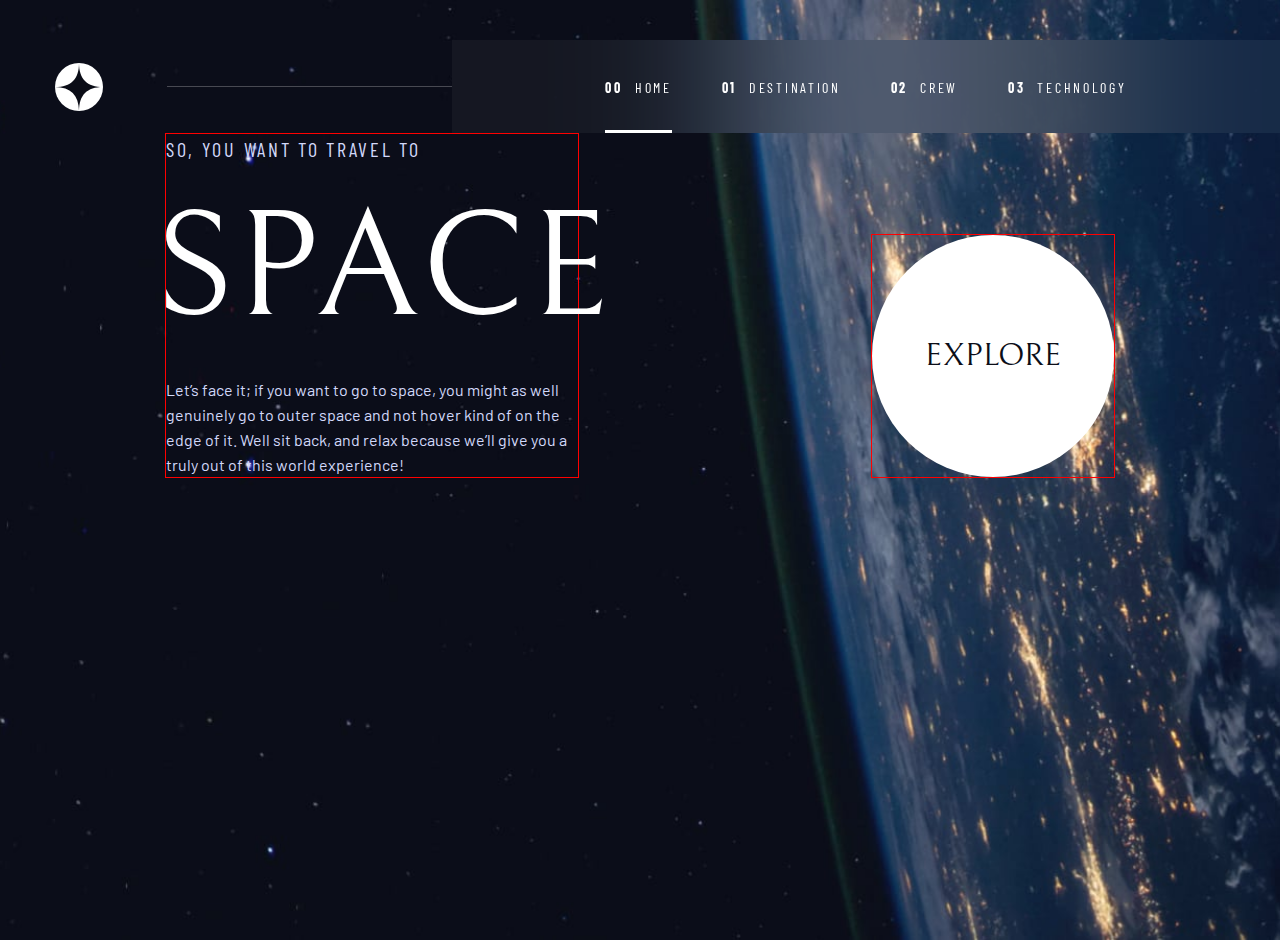
==== commit 05856aca: "Navigation fixed and new breakpoints for meida queries set. Now trying to match Figma design, and ma" ====
--- a/public/index.html
+++ b/public/index.html
@@ -37,23 +37,23 @@
 			<nav>
 				<ul id="primary-navigation" data-visible="false" class="primary-navigation flex">
 					<li class="active">
-						<a class="ff-sans-cond fs-nav uppercase text-white letter-spacing-2" href="index.html"><span>00</span>Home</a>
+						<a class="ff-sans-cond fs-nav uppercase text-white letter-spacing-2" href="index.html"><span aria-hidden="true">00</span>Home</a>
 					</li>
 					<li>
-						<a class="ff-sans-cond fs-nav uppercase text-white letter-spacing-2" href="destination.html"><span>01</span>Destination</a>
+						<a class="ff-sans-cond fs-nav uppercase text-white letter-spacing-2" href="destination.html"><span aria-hidden="true">01</span>Destination</a>
 					</li>
 					<li>
-						<a class="ff-sans-cond fs-nav uppercase text-white letter-spacing-2" href="crew.html"><span>02</span>Crew</a>
+						<a class="ff-sans-cond fs-nav uppercase text-white letter-spacing-2" href="crew.html"><span aria-hidden="true">02</span>Crew</a>
 					</li>
 					<li>
-						<a class="ff-sans-cond fs-nav uppercase text-white letter-spacing-2" href="technology.html"><span>03</span>Technology</a>
+						<a class="ff-sans-cond fs-nav uppercase text-white letter-spacing-2" href="technology.html"><span aria-hidden="true">03</span>Technology</a>
 					</li>
 				</ul>
 			</nav>
 
 		</header>
 
-		<main class="container flex">
+		<main class="grid-container grid-container--home">
 
 			<div>
 				<h1 class="ff-sans-cond fs-h5 text-accent letter-spacing-2 uppercase">
--- a/public/styles/index.css
+++ b/public/styles/index.css
@@ -1,5 +1,5 @@
 /* ------------------------------------------------------------------------------------------------------------------------------------- */
-/* Custom properties                                                                                                                     */
+/* Custom Properties                                                                                                                     */
 /* ------------------------------------------------------------------------------------------------------------------------------------- */
 
 :root {
@@ -156,7 +156,7 @@
 }
 
 /* ------------------------------------------------------------------------------------------------------------------------------------- */
-/* Utility classes                                                                                                                       */
+/* Utility Classes                                                                                                                       */
 /* ------------------------------------------------------------------------------------------------------------------------------------- */
 
 .flex { display: flex; }
@@ -165,9 +165,11 @@
 
 .block { display: block; }
 
+.flow { margin-top: var(--margin-top, 16px); }
+
 .container { margin-inline: auto; }
 
-.flow { margin-top: var(--margin-top, 16px); }
+.grid-container { display: grid; }
 
 /* hides content intented for screen readers */
 .sr-only {
@@ -247,7 +249,7 @@
     outline: 88px solid hsl( var(--clr-white) / .1);
 }
 
-/* large-btn specific Media Queries */
+/* large-btn specific media queries */
 
 @media only screen and (max-width: 767px) {
     .large-btn {
@@ -265,7 +267,6 @@
 
 @media only screen and (min-width: 768px) {
 	.large-btn {
-        margin-top: 156px;
         width: 242px;
         height: 242px;
     }
@@ -489,7 +490,14 @@
 /* .home specific media queries */
 
 @media only screen and (max-width: 767px)  {
-    .container {
+    /* .grid-container {
+        padding-inline: 1rem;
+    }
+
+    .grid-container * {
+        max-width: 46ch;
+    } */
+    /* .container {
         flex-direction: column;
         align-items: center;
         margin-top: 48px;
@@ -499,7 +507,7 @@
 
     .container p {
         max-width: 50ch;
-    }
+    } */
 
 	.home {
         background-image: url(../assets/home/background-home-mobile.jpg);
@@ -508,7 +516,7 @@
 }
 
 @media only screen and (min-width: 768px) and (max-width: 959px) {
-    .container {
+    /* .container {
         text-align: center;
         flex-direction: column;
         align-items: center;
@@ -522,7 +530,7 @@
 
     .flow {
         --margin-top: 24px;
-    }
+    } */
 
 	.home {
         background-image: url(../assets/home/background-home-tablet.jpg);
@@ -531,24 +539,55 @@
 }
 
 @media only screen and (min-width: 960px) {
-    .container {
+    .grid-container {
+        text-align: left;
+        align-items: flex-end;
+        margin-inline: 165px;
+        grid-template-columns: 1fr 1fr;
+    }
+
+    .grid-container span {
+        margin-left: -12px;
+    }
+    
+    .grid-container > *:first-child {
+        border: 1px red solid;
+        margin-right: 100px;
+        grid-column: 1;
+    }
+
+    .grid-container > *:last-child {
+        border: 1px red solid;
+        justify-self: right;
+        grid-column: 2;
+    }
+    
+    .grid-container--home {
+        align-items: space-between;
+        bottom: 0;
+        padding-bottom: 0;
+    }
+
+     /* .container {
         gap: 50px;
         flex-direction: row;
         justify-content: space-between;
         align-items: flex-end;
         margin-top: 251px;
         padding-inline: 165px;
-    }
-
-    .container p {
-        max-width: 45ch;
-    }
+    } */
+
+    .grid-container * {
+        max-width: 46ch;
+    } 
 
     .flow {
         --margin-top: 24px;
     }
-
-}
+}
+
+
+
 
 
 
